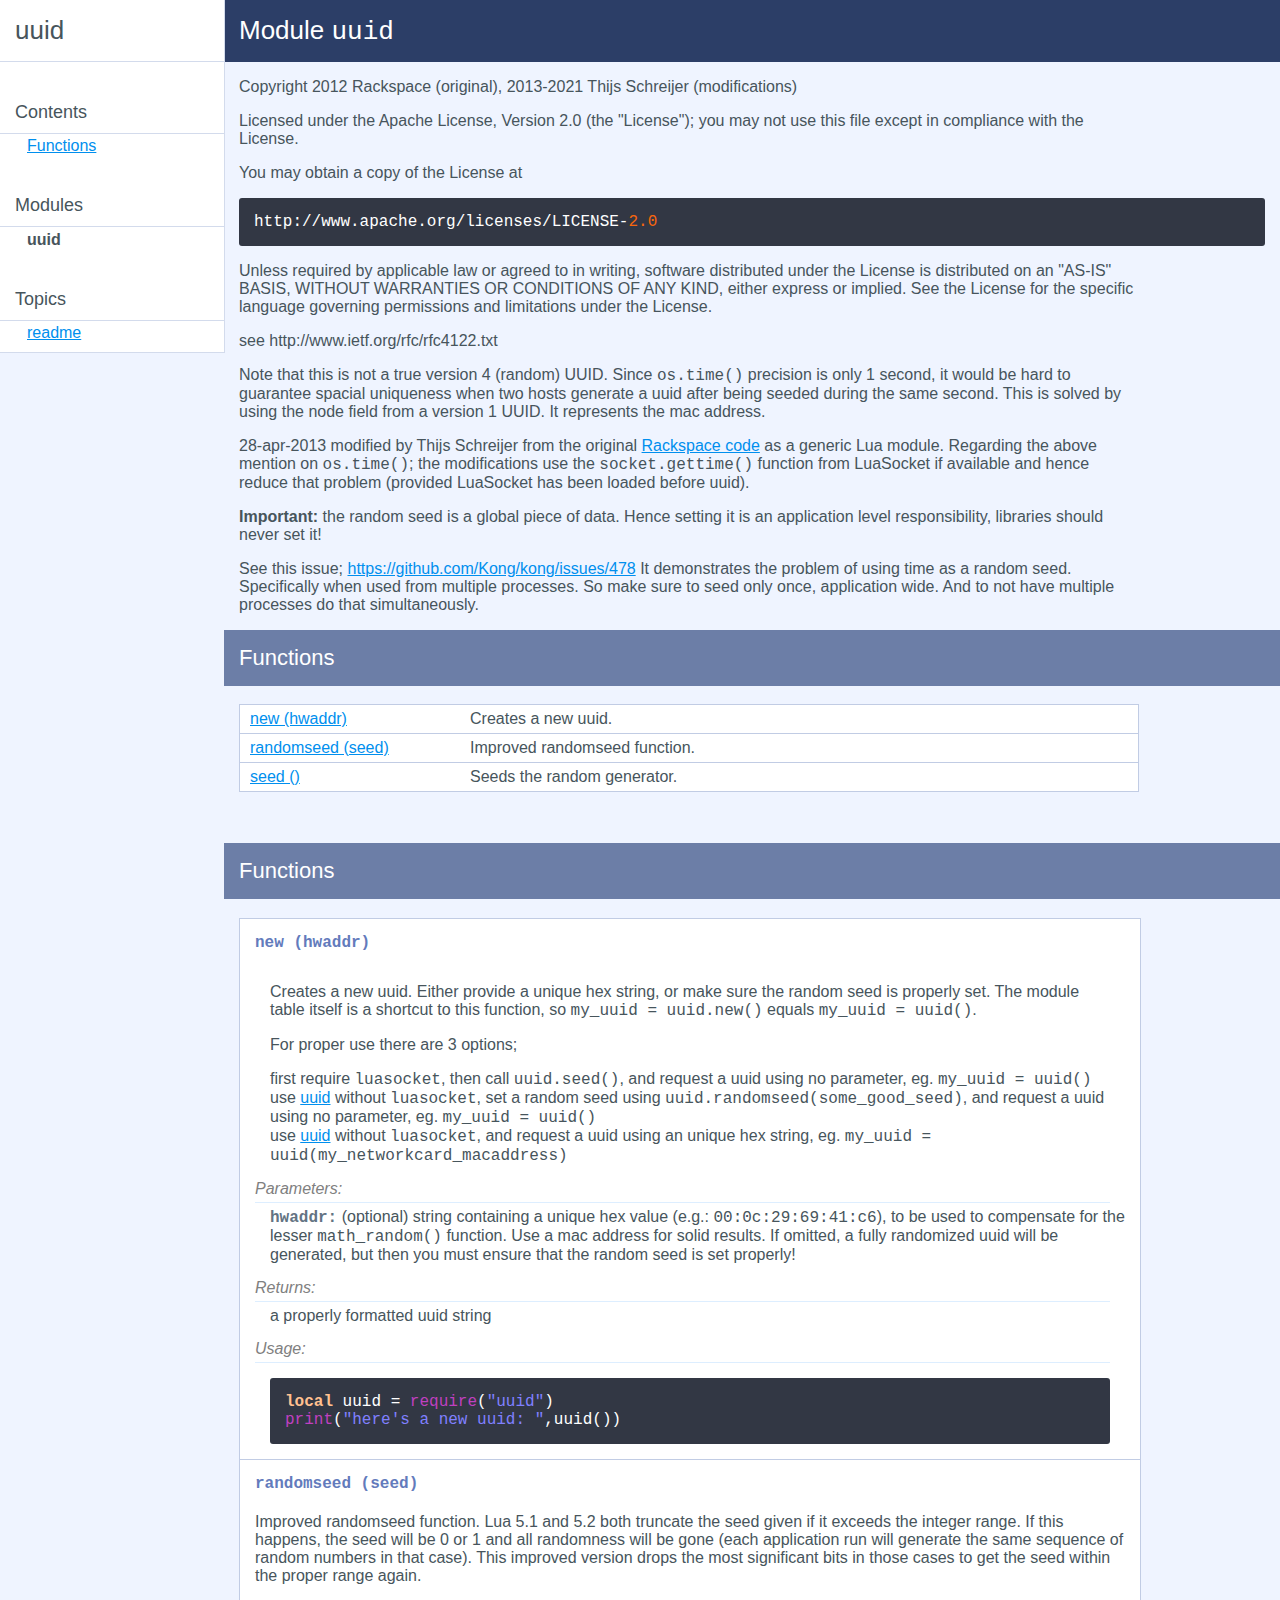
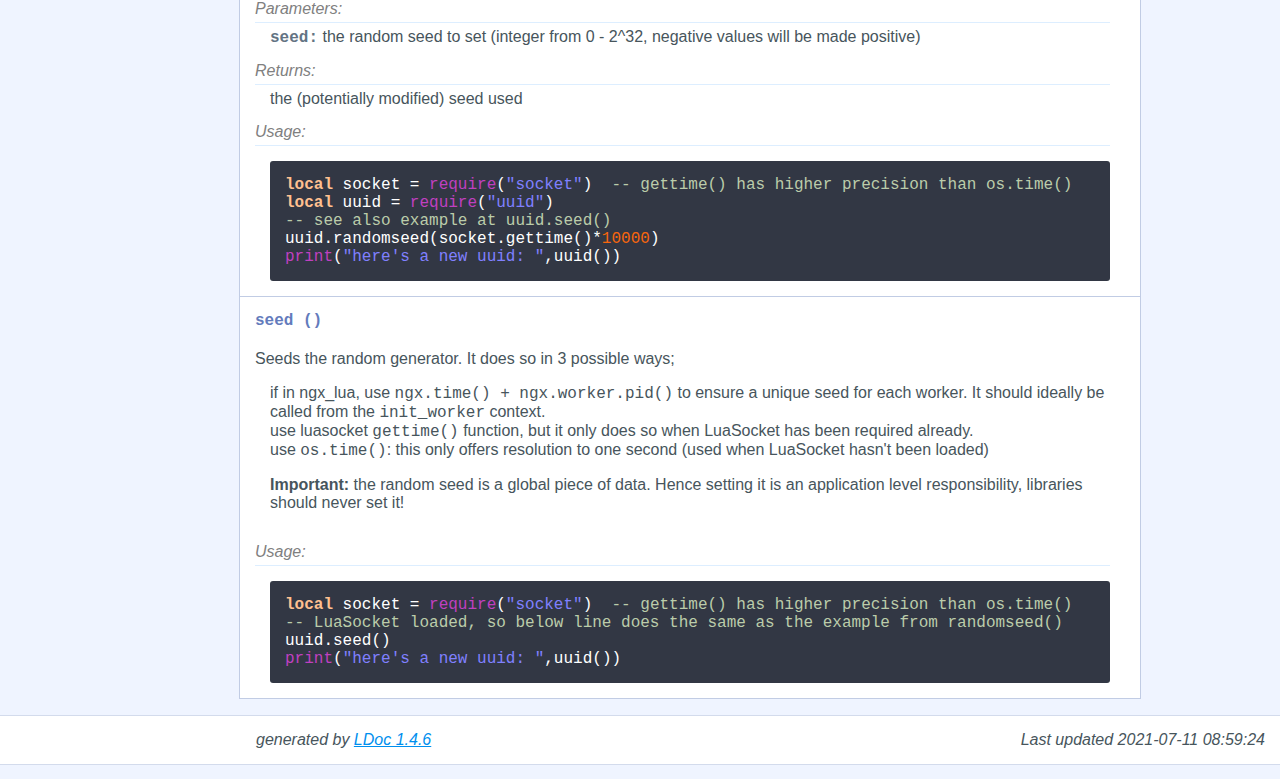
==== docs/index.html @ 49df1541 "update repo structures" ====
<!DOCTYPE html PUBLIC "-//W3C//DTD XHTML 1.0 Strict//EN"
   "http://www.w3.org/TR/xhtml1/DTD/xhtml1-strict.dtd">
<html>
<meta http-equiv="Content-Type" content="text/html; charset=UTF-8"/>
<head>
    <title>uuid generator</title>
    <link rel="stylesheet" href="ldoc.css" type="text/css" />
</head>
<body>

<div id="container">

<div id="product">
	<div id="product_logo"></div>
	<div id="product_name"><big><b></b></big></div>
	<div id="product_description"></div>
</div> <!-- id="product" -->


<div id="main">


<!-- Menu -->

<div id="navigation">
<br/>
<h1>uuid</h1>


<h2>Contents</h2>
<ul>
<li><a href="#Functions">Functions</a></li>
</ul>


<h2>Modules</h2>
<ul class="nowrap">
  <li><strong>uuid</strong></li>
</ul>
<h2>Topics</h2>
<ul class="">
  <li><a href="topics/readme.md.html">readme</a></li>
</ul>

</div>

<div id="content">

<h1>Module <code>uuid</code></h1>
<p>Copyright 2012 Rackspace (original), 2013-2021 Thijs Schreijer (modifications)</p>

<p> Licensed under the Apache License, Version 2.0 (the "License");
 you may not use this file except in compliance with the License.</p>
<p> You may obtain a copy of the License at</p>


<pre>
http://www.apache.org/licenses/LICENSE-<span class="number">2.0</span>
</pre>

<p> Unless required by applicable law or agreed to in writing, software
 distributed under the License is distributed on an "AS-IS" BASIS,
 WITHOUT WARRANTIES OR CONDITIONS OF ANY KIND, either express or implied.
 See the License for the specific language governing permissions and
 limitations under the License.</p>

<p> see http://www.ietf.org/rfc/rfc4122.txt</p>

<p> Note that this is not a true version 4 (random) UUID.  Since <code>os.time()</code> precision is only 1 second, it would be hard
 to guarantee spacial uniqueness when two hosts generate a uuid after being seeded during the same second.  This
 is solved by using the node field from a version 1 UUID.  It represents the mac address.</p>

<p> 28-apr-2013 modified by Thijs Schreijer from the original <a href="https://github.com/kans/zirgo/blob/807250b1af6725bad4776c931c89a784c1e34db2/util/uuid.lua">Rackspace code</a> as a generic Lua module.
 Regarding the above mention on <code>os.time()</code>; the modifications use the <code>socket.gettime()</code> function from LuaSocket
 if available and hence reduce that problem (provided LuaSocket has been loaded before uuid).</p>

<p> <strong>Important:</strong> the random seed is a global piece of data. Hence setting it is
 an application level responsibility, libraries should never set it!</p>

<p> See this issue; <a href="https://github.com/Kong/kong/issues/478">https://github.com/Kong/kong/issues/478</a>
 It demonstrates the problem of using time as a random seed. Specifically when used from multiple processes.
 So make sure to seed only once, application wide. And to not have multiple processes do that
 simultaneously.</p>


<h2><a href="#Functions">Functions</a></h2>
<table class="function_list">
	<tr>
	<td class="name" nowrap><a href="#new">new (hwaddr)</a></td>
	<td class="summary">Creates a new uuid.</td>
	</tr>
	<tr>
	<td class="name" nowrap><a href="#randomseed">randomseed (seed)</a></td>
	<td class="summary">Improved randomseed function.</td>
	</tr>
	<tr>
	<td class="name" nowrap><a href="#seed">seed ()</a></td>
	<td class="summary">Seeds the random generator.</td>
	</tr>
</table>

<br/>
<br/>


    <h2 class="section-header "><a name="Functions"></a>Functions</h2>

    <dl class="function">
    <dt>
    <a name = "new"></a>
    <strong>new (hwaddr)</strong>
    </dt>
    <dd>

<p>Creates a new uuid.  Either provide a unique hex string, or make sure the
 random seed is properly set. The module table itself is a shortcut to this
 function, so <code>my_uuid = uuid.new()</code> equals <code>my_uuid = uuid()</code>.</p>

<p> For proper use there are 3 options;</p>

<ol>
    <li>first require <code>luasocket</code>, then call <code>uuid.seed()</code>, and request a uuid using no
    parameter, eg. <code>my_uuid = uuid()</code></li>
    <li>use <a href="index.html#">uuid</a> without <code>luasocket</code>, set a random seed using <code>uuid.randomseed(some_good_seed)</code>,
    and request a uuid using no parameter, eg. <code>my_uuid = uuid()</code></li>
    <li>use <a href="index.html#">uuid</a> without <code>luasocket</code>, and request a uuid using an unique hex string,
    eg. <code>my_uuid = uuid(my_networkcard_macaddress)</code></li>
</ol>




    <h3>Parameters:</h3>
    <ul>
        <li><span class="parameter">hwaddr</span>
         (optional) string containing a unique hex value (e.g.: <code>00:0c:29:69:41:c6</code>), to be used to compensate for the lesser <code>math_random()</code> function. Use a mac address for solid results. If omitted, a fully randomized uuid will be generated, but then you must ensure that the random seed is set properly!
        </li>
    </ul>

    <h3>Returns:</h3>
    <ol>

        a properly formatted uuid string
    </ol>



    <h3>Usage:</h3>
    <ul>
        <pre class="example"><span class="keyword">local</span> uuid = <span class="global">require</span>(<span class="string">"uuid"</span>)
<span class="global">print</span>(<span class="string">"here's a new uuid: "</span>,uuid())</pre>
    </ul>

</dd>
    <dt>
    <a name = "randomseed"></a>
    <strong>randomseed (seed)</strong>
    </dt>
    <dd>
    Improved randomseed function.
 Lua 5.1 and 5.2 both truncate the seed given if it exceeds the integer
 range. If this happens, the seed will be 0 or 1 and all randomness will
 be gone (each application run will generate the same sequence of random
 numbers in that case). This improved version drops the most significant
 bits in those cases to get the seed within the proper range again.


    <h3>Parameters:</h3>
    <ul>
        <li><span class="parameter">seed</span>
         the random seed to set (integer from 0 - 2^32, negative values will be made positive)
        </li>
    </ul>

    <h3>Returns:</h3>
    <ol>

        the (potentially modified) seed used
    </ol>



    <h3>Usage:</h3>
    <ul>
        <pre class="example"><span class="keyword">local</span> socket = <span class="global">require</span>(<span class="string">"socket"</span>)  <span class="comment">-- gettime() has higher precision than os.time()
</span><span class="keyword">local</span> uuid = <span class="global">require</span>(<span class="string">"uuid"</span>)
<span class="comment">-- see also example at uuid.seed()
</span>uuid.randomseed(socket.gettime()*<span class="number">10000</span>)
<span class="global">print</span>(<span class="string">"here's a new uuid: "</span>,uuid())</pre>
    </ul>

</dd>
    <dt>
    <a name = "seed"></a>
    <strong>seed ()</strong>
    </dt>
    <dd>
    Seeds the random generator.
 It does so in 3 possible ways;</p>

<ol>
    <li>if in ngx_lua, use <code>ngx.time() + ngx.worker.pid()</code> to ensure a unique seed
    for each worker. It should ideally be called from the <code>init_worker</code> context.</li>
    <li>use luasocket <code>gettime()</code> function, but it only does so when LuaSocket
    has been required already.</li>
    <li>use <code>os.time()</code>: this only offers resolution to one second (used when
    LuaSocket hasn't been loaded)</li>
</ol>

<p> <strong>Important:</strong> the random seed is a global piece of data. Hence setting it is
 an application level responsibility, libraries should never set it!






    <h3>Usage:</h3>
    <ul>
        <pre class="example"><span class="keyword">local</span> socket = <span class="global">require</span>(<span class="string">"socket"</span>)  <span class="comment">-- gettime() has higher precision than os.time()
</span><span class="comment">-- LuaSocket loaded, so below line does the same as the example from randomseed()
</span>uuid.seed()
<span class="global">print</span>(<span class="string">"here's a new uuid: "</span>,uuid())</pre>
    </ul>

</dd>
</dl>


</div> <!-- id="content" -->
</div> <!-- id="main" -->
<div id="about">
<i>generated by <a href="http://github.com/stevedonovan/LDoc">LDoc 1.4.6</a></i>
<i style="float:right;">Last updated 2021-07-11 08:59:24 </i>
</div> <!-- id="about" -->
</div> <!-- id="container" -->
</body>
</html>
---- docs/ldoc.css ----
body { 
    color: #47555c;
    font-size: 16px;
    font-family: "Open Sans", sans-serif;
    margin: 0;
    background: #eff4ff;
}

a:link { color: #008fee; }
a:visited { color: #008fee; }
a:hover { color: #22a7ff; }

h1 { font-size:26px; font-weight: normal; }
h2 { font-size:22px; font-weight: normal; }
h3 { font-size:18px; font-weight: normal; }
h4 { font-size:16px; font-weight: bold; }

hr {
    height: 1px;
    background: #c1cce4;
    border: 0px;
    margin: 15px 0;
}

code, tt {
    font-family: monospace;
}
span.parameter {
    font-family: monospace;
    font-weight: bold;
    color: rgb(99, 115, 131);
}
span.parameter:after {
    content:":";
}
span.types:before {
    content:"(";
}
span.types:after {
    content:")";
}
.type {
    font-weight: bold; font-style:italic
}

p.name {
    font-family: "Andale Mono", monospace;
}

#navigation {
    float: left;
    background-color: white;
    border-right: 1px solid #d3dbec;
    border-bottom: 1px solid #d3dbec;

    width: 14em;
    vertical-align: top;
    overflow: visible;
}

#navigation br {
    display: none;
}

#navigation h1 {
    background-color: white;
    border-bottom: 1px solid #d3dbec;
    padding: 15px;
    margin-top: 0px;
    margin-bottom: 0px;
}

#navigation h2 {
    font-size: 18px;
    background-color: white;
    border-bottom: 1px solid #d3dbec;
    padding-left: 15px;
    padding-right: 15px;
    padding-top: 10px;
    padding-bottom: 10px;
    margin-top: 30px;
    margin-bottom: 0px;
}

#content h1 {
    background-color: #2c3e67;
    color: white;
    padding: 15px;
    margin: 0px;
}

#content h2 {
    background-color: #6c7ea7;
    color: white;
    padding: 15px;
    padding-top: 15px;
    padding-bottom: 15px;
    margin-top: 0px;
}

#content h2 a {
    background-color: #6c7ea7;
    color: white;
    text-decoration: none;
}

#content h2 a:hover {
    text-decoration: underline;
}

#content h3 {
    font-style: italic;
    padding-top: 15px;
    padding-bottom: 4px;
    margin-right: 15px;
    margin-left: 15px;
    margin-bottom: 5px;
    border-bottom: solid 1px #bcd;
}

#content h4 {
    margin-right: 15px;
    margin-left: 15px;
    border-bottom: solid 1px #bcd;
}

#content pre {
    margin: 15px;
}

pre {
    background-color: rgb(50, 55, 68);
    color: white;
    border-radius: 3px;
    /* border: 1px solid #C0C0C0; /* silver */
    padding: 15px;
    overflow: auto;
    font-family: "Andale Mono", monospace;
}

#content ul pre.example {
    margin-left: 0px;
}

table.index {
/* border: 1px #00007f; */
}
table.index td { text-align: left; vertical-align: top; }

#navigation ul
{
    font-size:1em;
    list-style-type: none;
    margin: 1px 1px 10px 1px;
    padding-left: 20px;
}

#navigation li {
    text-indent: -1em;
    display: block;
    margin: 3px 0px 0px 22px;
}

#navigation li li a {
    margin: 0px 3px 0px -1em;
}

#content {
    margin-left: 14em;
}

#content p {
    padding-left: 15px;
    padding-right: 15px;
}

#content table {
    padding-left: 15px;
    padding-right: 15px;
    background-color: white;
}

#content p, #content table, #content ol, #content ul, #content dl {
    max-width: 900px;
}

#about {
    padding: 15px;
    padding-left: 16em;
    background-color: white;
    border-top: 1px solid #d3dbec;
    border-bottom: 1px solid #d3dbec;
}

table.module_list, table.function_list {
    border-width: 1px;
    border-style: solid;
    border-color: #cccccc;
    border-collapse: collapse;
    margin: 15px;
}
table.module_list td, table.function_list td {
    border-width: 1px;
    padding-left: 10px;
    padding-right: 10px;
    padding-top: 5px;
    padding-bottom: 5px;
    border: solid 1px rgb(193, 204, 228);
}
table.module_list td.name, table.function_list td.name {
    background-color: white; min-width: 200px; border-right-width: 0px;
}
table.module_list td.summary, table.function_list td.summary {
    background-color: white; width: 100%; border-left-width: 0px;
}

dl.function {
    margin-right: 15px;
    margin-left: 15px;
    border-bottom: solid 1px rgb(193, 204, 228);
    border-left: solid 1px rgb(193, 204, 228);
    border-right: solid 1px rgb(193, 204, 228);
    background-color: white;
}

dl.function dt {
    color: rgb(99, 123, 188);
    font-family: monospace;
    border-top: solid 1px rgb(193, 204, 228);
    padding: 15px;
}

dl.function dd {
    margin-left: 15px;
    margin-right: 15px;
    margin-top: 5px;
    margin-bottom: 15px;
}

#content dl.function dd h3 {
    margin-top: 0px;
    margin-left: 0px;
    padding-left: 0px;
    font-size: 16px;
    color: rgb(128, 128, 128);
    border-bottom: solid 1px #def;
}

#content dl.function dd ul, #content dl.function dd ol {
    padding: 0px;
    padding-left: 15px;
    list-style-type: none;
}

ul.nowrap {
    overflow:auto;
    white-space:nowrap;
}

.section-description {
    padding-left: 15px;
    padding-right: 15px;
}

/* stop sublists from having initial vertical space */
ul ul { margin-top: 0px; }
ol ul { margin-top: 0px; }
ol ol { margin-top: 0px; }
ul ol { margin-top: 0px; }

/* make the target distinct; helps when we're navigating to a function */
a:target + * {
  background-color: #FF9;
}


/* styles for prettification of source */
pre .comment { color: #bbccaa; }
pre .constant { color: #a8660d; }
pre .escape { color: #844631; }
pre .keyword { color: #ffc090; font-weight: bold; }
pre .library { color: #0e7c6b; }
pre .marker { color: #512b1e; background: #fedc56; font-weight: bold; }
pre .string { color: #8080ff; }
pre .number { color: #f8660d; }
pre .operator { color: #2239a8; font-weight: bold; }
pre .preprocessor, pre .prepro { color: #a33243; }
pre .global { color: #c040c0; }
pre .user-keyword { color: #800080; }
pre .prompt { color: #558817; }
pre .url { color: #272fc2; text-decoration: underline; }
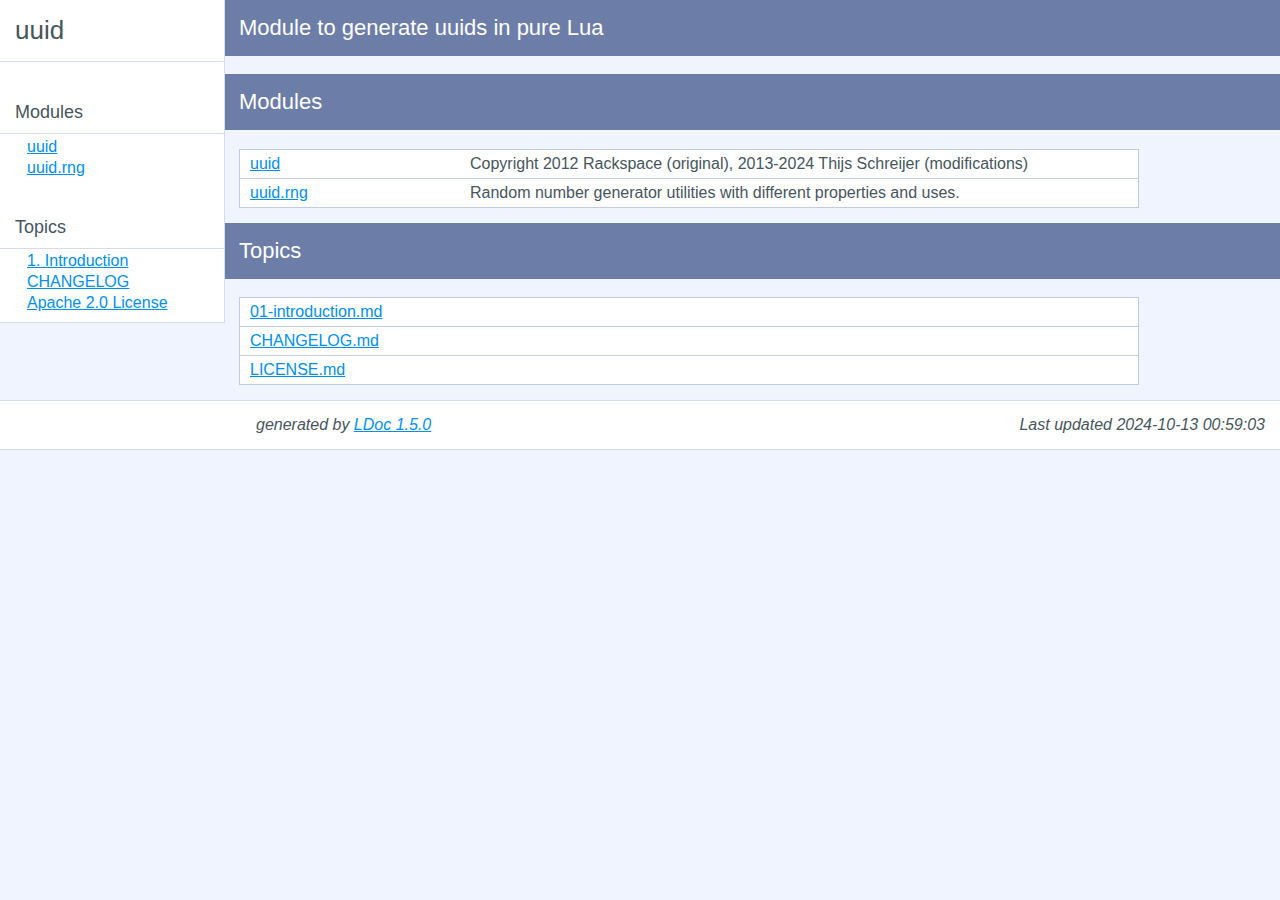
==== commit 3a80c67d: "release 1.0.0" ====
--- a/docs/index.html
+++ b/docs/index.html
@@ -27,211 +27,60 @@
 <h1>uuid</h1>
 
 
-<h2>Contents</h2>
-<ul>
-<li><a href="#Functions">Functions</a></li>
-</ul>
+
 
 
 <h2>Modules</h2>
 <ul class="nowrap">
-  <li><strong>uuid</strong></li>
+  <li><a href="modules/uuid.html">uuid</a></li>
+  <li><a href="modules/uuid.rng.html">uuid.rng</a></li>
 </ul>
 <h2>Topics</h2>
 <ul class="">
-  <li><a href="topics/readme.md.html">readme</a></li>
+  <li><a href="topics/01-introduction.md.html">1. Introduction</a></li>
+  <li><a href="topics/CHANGELOG.md.html">CHANGELOG</a></li>
+  <li><a href="topics/LICENSE.md.html">Apache 2.0 License</a></li>
 </ul>
 
 </div>
 
 <div id="content">
 
-<h1>Module <code>uuid</code></h1>
-<p>Copyright 2012 Rackspace (original), 2013-2021 Thijs Schreijer (modifications)</p>
 
-<p> Licensed under the Apache License, Version 2.0 (the "License");
- you may not use this file except in compliance with the License.</p>
-<p> You may obtain a copy of the License at</p>
+  <h2>Module to generate uuids in pure Lua</h2>
 
-
-<pre>
-http://www.apache.org/licenses/LICENSE-<span class="number">2.0</span>
-</pre>
-
-<p> Unless required by applicable law or agreed to in writing, software
- distributed under the License is distributed on an "AS-IS" BASIS,
- WITHOUT WARRANTIES OR CONDITIONS OF ANY KIND, either express or implied.
- See the License for the specific language governing permissions and
- limitations under the License.</p>
-
-<p> see http://www.ietf.org/rfc/rfc4122.txt</p>
-
-<p> Note that this is not a true version 4 (random) UUID.  Since <code>os.time()</code> precision is only 1 second, it would be hard
- to guarantee spacial uniqueness when two hosts generate a uuid after being seeded during the same second.  This
- is solved by using the node field from a version 1 UUID.  It represents the mac address.</p>
-
-<p> 28-apr-2013 modified by Thijs Schreijer from the original <a href="https://github.com/kans/zirgo/blob/807250b1af6725bad4776c931c89a784c1e34db2/util/uuid.lua">Rackspace code</a> as a generic Lua module.
- Regarding the above mention on <code>os.time()</code>; the modifications use the <code>socket.gettime()</code> function from LuaSocket
- if available and hence reduce that problem (provided LuaSocket has been loaded before uuid).</p>
-
-<p> <strong>Important:</strong> the random seed is a global piece of data. Hence setting it is
- an application level responsibility, libraries should never set it!</p>
-
-<p> See this issue; <a href="https://github.com/Kong/kong/issues/478">https://github.com/Kong/kong/issues/478</a>
- It demonstrates the problem of using time as a random seed. Specifically when used from multiple processes.
- So make sure to seed only once, application wide. And to not have multiple processes do that
- simultaneously.</p>
-
-
-<h2><a href="#Functions">Functions</a></h2>
-<table class="function_list">
+<h2>Modules</h2>
+<table class="module_list">
 	<tr>
-	<td class="name" nowrap><a href="#new">new (hwaddr)</a></td>
-	<td class="summary">Creates a new uuid.</td>
+		<td class="name"  nowrap><a href="modules/uuid.html">uuid</a></td>
+		<td class="summary">Copyright 2012 Rackspace (original), 2013-2024 Thijs Schreijer (modifications)</td>
 	</tr>
 	<tr>
-	<td class="name" nowrap><a href="#randomseed">randomseed (seed)</a></td>
-	<td class="summary">Improved randomseed function.</td>
+		<td class="name"  nowrap><a href="modules/uuid.rng.html">uuid.rng</a></td>
+		<td class="summary">Random number generator utilities with different properties and uses.</td>
+	</tr>
+</table>
+<h2>Topics</h2>
+<table class="module_list">
+	<tr>
+		<td class="name"  nowrap><a href="topics/01-introduction.md.html">01-introduction.md</a></td>
+		<td class="summary"></td>
 	</tr>
 	<tr>
-	<td class="name" nowrap><a href="#seed">seed ()</a></td>
-	<td class="summary">Seeds the random generator.</td>
+		<td class="name"  nowrap><a href="topics/CHANGELOG.md.html">CHANGELOG.md</a></td>
+		<td class="summary"></td>
+	</tr>
+	<tr>
+		<td class="name"  nowrap><a href="topics/LICENSE.md.html">LICENSE.md</a></td>
+		<td class="summary"></td>
 	</tr>
 </table>
-
-<br/>
-<br/>
-
-
-    <h2 class="section-header "><a name="Functions"></a>Functions</h2>
-
-    <dl class="function">
-    <dt>
-    <a name = "new"></a>
-    <strong>new (hwaddr)</strong>
-    </dt>
-    <dd>
-
-<p>Creates a new uuid.  Either provide a unique hex string, or make sure the
- random seed is properly set. The module table itself is a shortcut to this
- function, so <code>my_uuid = uuid.new()</code> equals <code>my_uuid = uuid()</code>.</p>
-
-<p> For proper use there are 3 options;</p>
-
-<ol>
-    <li>first require <code>luasocket</code>, then call <code>uuid.seed()</code>, and request a uuid using no
-    parameter, eg. <code>my_uuid = uuid()</code></li>
-    <li>use <a href="index.html#">uuid</a> without <code>luasocket</code>, set a random seed using <code>uuid.randomseed(some_good_seed)</code>,
-    and request a uuid using no parameter, eg. <code>my_uuid = uuid()</code></li>
-    <li>use <a href="index.html#">uuid</a> without <code>luasocket</code>, and request a uuid using an unique hex string,
-    eg. <code>my_uuid = uuid(my_networkcard_macaddress)</code></li>
-</ol>
-
-
-
-
-    <h3>Parameters:</h3>
-    <ul>
-        <li><span class="parameter">hwaddr</span>
-         (optional) string containing a unique hex value (e.g.: <code>00:0c:29:69:41:c6</code>), to be used to compensate for the lesser <code>math_random()</code> function. Use a mac address for solid results. If omitted, a fully randomized uuid will be generated, but then you must ensure that the random seed is set properly!
-        </li>
-    </ul>
-
-    <h3>Returns:</h3>
-    <ol>
-
-        a properly formatted uuid string
-    </ol>
-
-
-
-    <h3>Usage:</h3>
-    <ul>
-        <pre class="example"><span class="keyword">local</span> uuid = <span class="global">require</span>(<span class="string">"uuid"</span>)
-<span class="global">print</span>(<span class="string">"here's a new uuid: "</span>,uuid())</pre>
-    </ul>
-
-</dd>
-    <dt>
-    <a name = "randomseed"></a>
-    <strong>randomseed (seed)</strong>
-    </dt>
-    <dd>
-    Improved randomseed function.
- Lua 5.1 and 5.2 both truncate the seed given if it exceeds the integer
- range. If this happens, the seed will be 0 or 1 and all randomness will
- be gone (each application run will generate the same sequence of random
- numbers in that case). This improved version drops the most significant
- bits in those cases to get the seed within the proper range again.
-
-
-    <h3>Parameters:</h3>
-    <ul>
-        <li><span class="parameter">seed</span>
-         the random seed to set (integer from 0 - 2^32, negative values will be made positive)
-        </li>
-    </ul>
-
-    <h3>Returns:</h3>
-    <ol>
-
-        the (potentially modified) seed used
-    </ol>
-
-
-
-    <h3>Usage:</h3>
-    <ul>
-        <pre class="example"><span class="keyword">local</span> socket = <span class="global">require</span>(<span class="string">"socket"</span>)  <span class="comment">-- gettime() has higher precision than os.time()
-</span><span class="keyword">local</span> uuid = <span class="global">require</span>(<span class="string">"uuid"</span>)
-<span class="comment">-- see also example at uuid.seed()
-</span>uuid.randomseed(socket.gettime()*<span class="number">10000</span>)
-<span class="global">print</span>(<span class="string">"here's a new uuid: "</span>,uuid())</pre>
-    </ul>
-
-</dd>
-    <dt>
-    <a name = "seed"></a>
-    <strong>seed ()</strong>
-    </dt>
-    <dd>
-    Seeds the random generator.
- It does so in 3 possible ways;</p>
-
-<ol>
-    <li>if in ngx_lua, use <code>ngx.time() + ngx.worker.pid()</code> to ensure a unique seed
-    for each worker. It should ideally be called from the <code>init_worker</code> context.</li>
-    <li>use luasocket <code>gettime()</code> function, but it only does so when LuaSocket
-    has been required already.</li>
-    <li>use <code>os.time()</code>: this only offers resolution to one second (used when
-    LuaSocket hasn't been loaded)</li>
-</ol>
-
-<p> <strong>Important:</strong> the random seed is a global piece of data. Hence setting it is
- an application level responsibility, libraries should never set it!
-
-
-
-
-
-
-    <h3>Usage:</h3>
-    <ul>
-        <pre class="example"><span class="keyword">local</span> socket = <span class="global">require</span>(<span class="string">"socket"</span>)  <span class="comment">-- gettime() has higher precision than os.time()
-</span><span class="comment">-- LuaSocket loaded, so below line does the same as the example from randomseed()
-</span>uuid.seed()
-<span class="global">print</span>(<span class="string">"here's a new uuid: "</span>,uuid())</pre>
-    </ul>
-
-</dd>
-</dl>
-
 
 </div> <!-- id="content" -->
 </div> <!-- id="main" -->
 <div id="about">
-<i>generated by <a href="http://github.com/stevedonovan/LDoc">LDoc 1.4.6</a></i>
-<i style="float:right;">Last updated 2021-07-11 08:59:24 </i>
+<i>generated by <a href="http://github.com/lunarmodules/LDoc">LDoc 1.5.0</a></i>
+<i style="float:right;">Last updated 2024-10-13 00:59:03 </i>
 </div> <!-- id="about" -->
 </div> <!-- id="container" -->
 </body>
--- a/docs/ldoc.css
+++ b/docs/ldoc.css
@@ -1,4 +1,4 @@
-body { 
+body {
     color: #47555c;
     font-size: 16px;
     font-family: "Open Sans", sans-serif;
